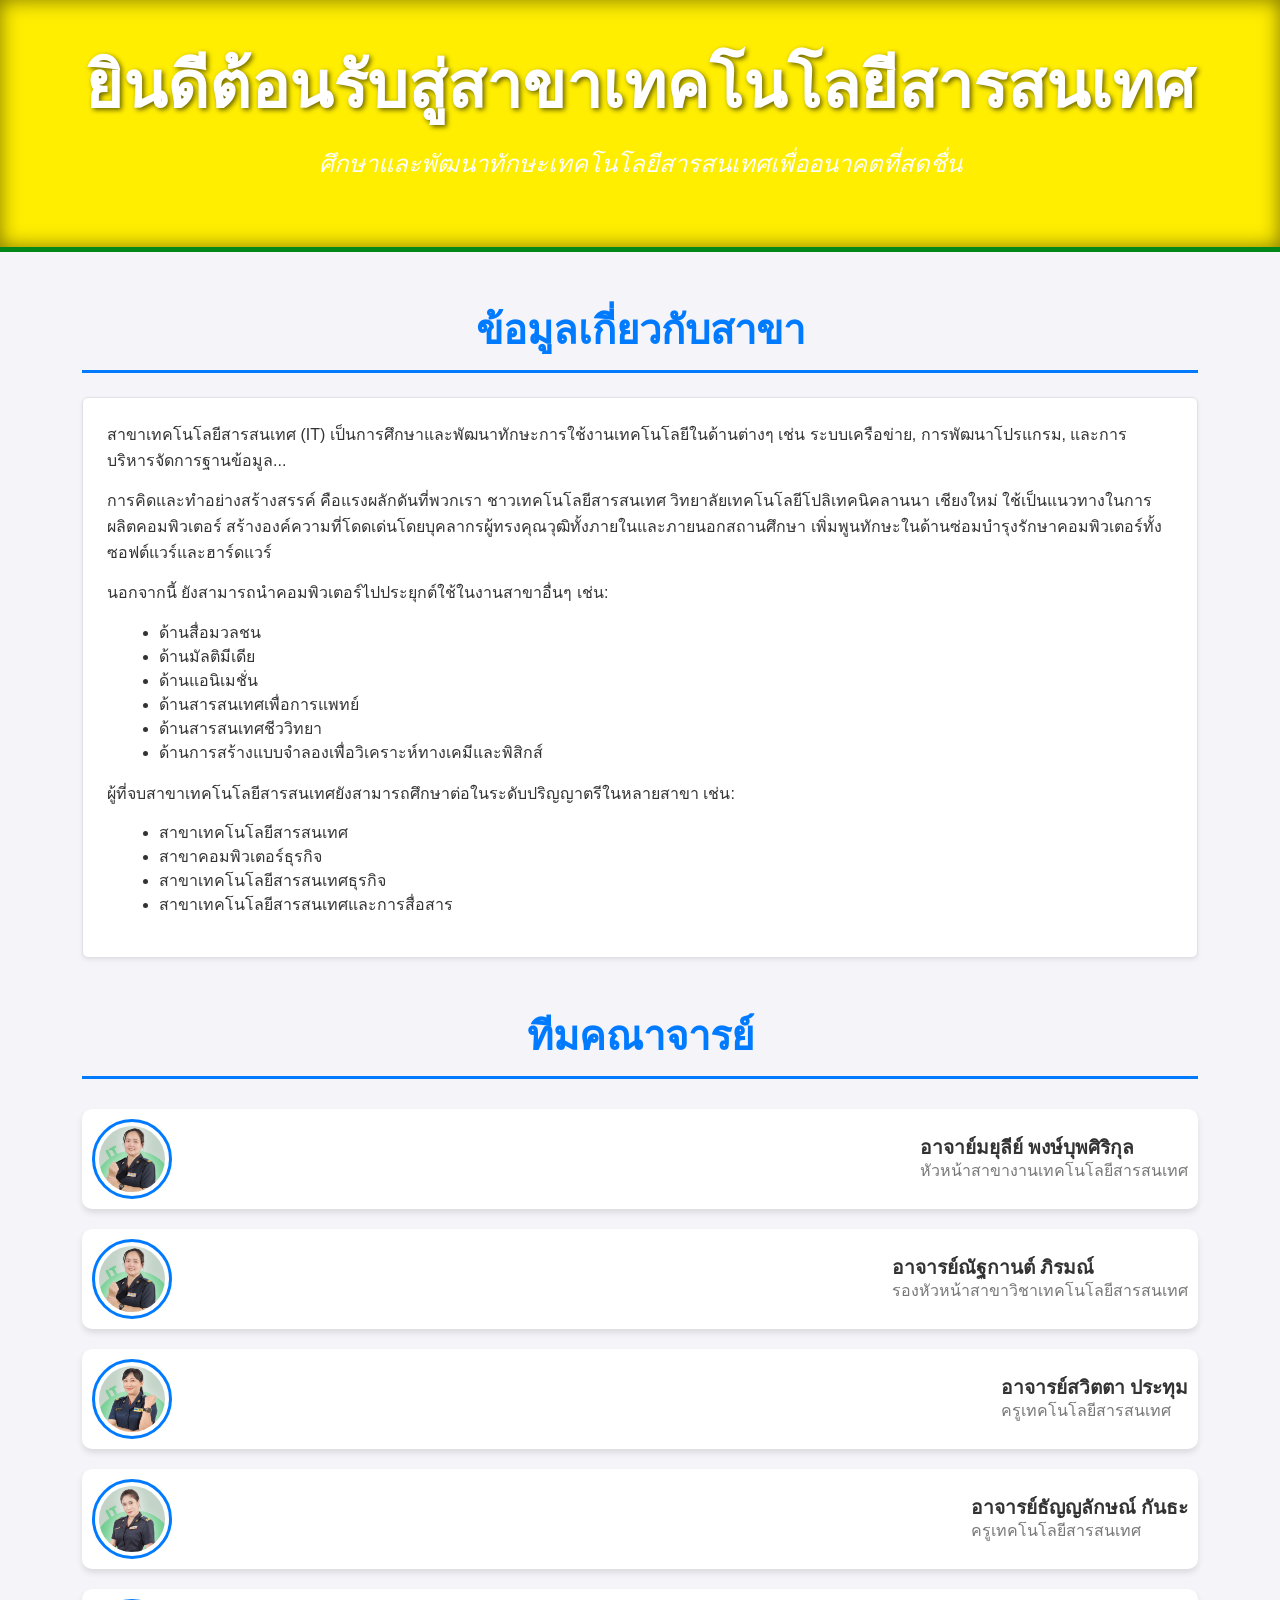
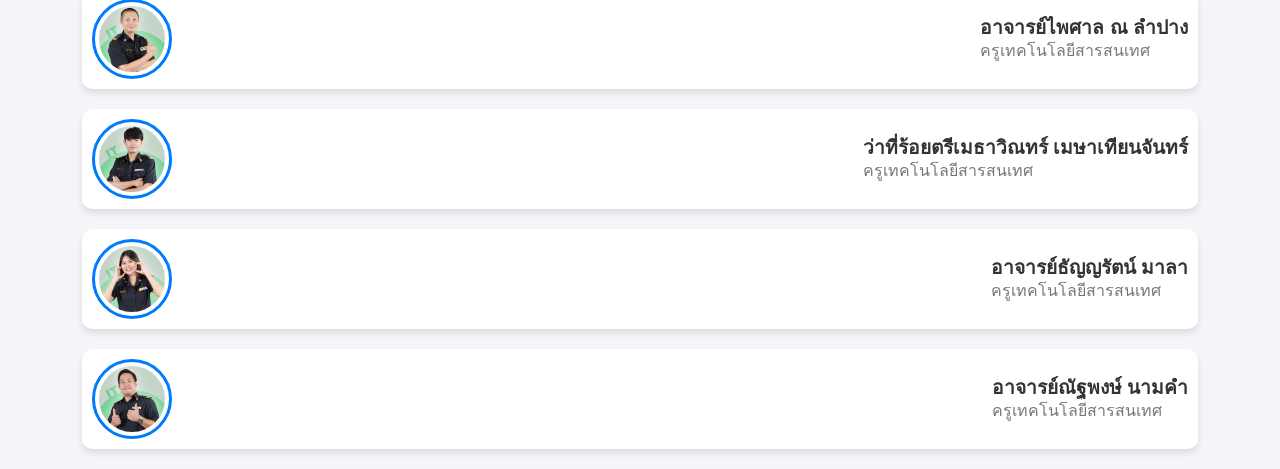
==== index.html @ e576a3c2 "yu yu" ====
<!DOCTYPE html>
<html lang="th">
<head>
    <meta charset="UTF-8">
    <meta name="viewport" content="width=device-width, initial-scale=1.0">
    <meta http-equiv="X-UA-Compatible" content="ie=edge">
    <title>สาขาเทคโนโลยีสารสนเทศ</title>
    
    <link href="https://cdn.jsdelivr.net/npm/bootstrap@5.1.3/dist/css/bootstrap.min.css" rel="stylesheet">
    <link rel="stylesheet" href="bak.css">
    <style>
        /* ปรับให้รูปภาพมีกรอบเล็กๆ */
        .team-member img {
            border-radius: 50%;
            border: 3px solid #007bff; /* กรอบสีน้ำเงิน */
            width: 80px;
            height: 80px;
        }

        /* ปรับการจัดเรียงของสมาชิกในทีมให้ดูดีขึ้น */
        .team-member {
            display: flex;
            align-items: center;
            margin-bottom: 20px;
            padding: 10px;
            background-color: #fff;
            border-radius: 10px;
            box-shadow: 0px 4px 6px rgba(0, 0, 0, 0.1);
            transition: transform 0.3s ease, box-shadow 0.3s ease;
        }

        /* เพิ่มการขยายขนาดปุ่มและเงาเมื่อ hover */
        .back-to-top {
            position: fixed;
            bottom: 20px;
            right: 20px;
            background-color: #007bff;
            color: white;
            border: none;
            padding: 15px;
            border-radius: 50%;
            font-size: 24px;
            cursor: pointer;
            display: none;
            transition: transform 0.3s ease, box-shadow 0.3s ease;
        }

        .back-to-top:hover {
            background-color: #0056b3;
            transform: scale(1.1);  /* ขยายขนาดปุ่ม */
            box-shadow: 0px 4px 6px rgba(0, 0, 0, 0.2);  /* เพิ่มเงา */
        }

        /* ปรับให้แสดงปุ่มกลับไปด้านบนเมื่อเลื่อนลงไป */
        @media (max-width: 768px) {
            .team-member {
                flex-direction: column;
                align-items: center;
                text-align: center;
            }

            .team-member img {
                margin-bottom: 15px;
            }

            .team-info {
                margin-left: 0;
            }
        }
    </style>
</head>
<body>
    <!-- แบนเนอร์ -->
    <div class="banner text-center py-5">
        <h1>ยินดีต้อนรับสู่สาขาเทคโนโลยีสารสนเทศ</h1>
        <p>ศึกษาและพัฒนาทักษะเทคโนโลยีสารสนเทศเพื่ออนาคตที่สดชื่น</p>
    </div>

    <div class="container my-5">
        <div class="section-title mb-4">ข้อมูลเกี่ยวกับสาขา</div>
        <div class="about-department p-4 border rounded shadow-sm">
            <p>
                สาขาเทคโนโลยีสารสนเทศ (IT) เป็นการศึกษาและพัฒนาทักษะการใช้งานเทคโนโลยีในด้านต่างๆ เช่น ระบบเครือข่าย, การพัฒนาโปรแกรม, และการบริหารจัดการฐานข้อมูล...
            </p>
            <p>
                การคิดและทำอย่างสร้างสรรค์ คือแรงผลักดันที่พวกเรา ชาวเทคโนโลยีสารสนเทศ วิทยาลัยเทคโนโลยีโปลิเทคนิคลานนา เชียงใหม่ ใช้เป็นแนวทางในการผลิตคอมพิวเตอร์ สร้างองค์ความที่โดดเด่นโดยบุคลากรผู้ทรงคุณวุฒิทั้งภายในและภายนอกสถานศึกษา เพิ่มพูนทักษะในด้านซ่อมบำรุงรักษาคอมพิวเตอร์ทั้งซอฟต์แวร์และฮาร์ดแวร์
            </p>
            <p>นอกจากนี้ ยังสามารถนำคอมพิวเตอร์ไปประยุกต์ใช้ในงานสาขาอื่นๆ เช่น:</p>
            <ul>
                <li>ด้านสื่อมวลชน</li>
                <li>ด้านมัลติมีเดีย</li>
                <li>ด้านแอนิเมชั่น</li>
                <li>ด้านสารสนเทศเพื่อการแพทย์</li>
                <li>ด้านสารสนเทศชีววิทยา</li>
                <li>ด้านการสร้างแบบจำลองเพื่อวิเคราะห์ทางเคมีและพิสิกส์</li>
            </ul>
            <p>ผู้ที่จบสาขาเทคโนโลยีสารสนเทศยังสามารถศึกษาต่อในระดับปริญญาตรีในหลายสาขา เช่น:</p>
            <ul>
                <li>สาขาเทคโนโลยีสารสนเทศ</li>
                <li>สาขาคอมพิวเตอร์ธุรกิจ</li>
                <li>สาขาเทคโนโลยีสารสนเทศธุรกิจ</li>
                <li>สาขาเทคโนโลยีสารสนเทศและการสื่อสาร</li>
            </ul>
        </div>
    </div>

    <div class="container">
        <div class="section-title">ทีมคณาจารย์</div>
        <div class="team-member">
            <img src="images/2.jpg" class="img-thumbnail">

            <div>
                <h5>อาจาย์มยุลีย์ พงษ์บุพศิริกุล</h5>
                <p>หัวหน้าสาขางานเทคโนโลยีสารสนเทศ</p>
            </div>
        </div>
        <div class="team-member">
            <img src="images/2.jpg" class="img-thumbnail">

            <div>
                <h5>อาจารย์ณัฐกานต์ ภิรมณ์</h5>
                <p>รองหัวหน้าสาขาวิชาเทคโนโลยีสารสนเทศ</p>
            </div>
        </div>
        <div class="team-member">
            <img src="images/3.jpg" class="img-thumbnail">
            <div>
                <h5>อาจารย์สวิตตา ประทุม</h5>
                <p>ครูเทคโนโลยีสารสนเทศ</p>
            </div>
        </div>
        <div class="team-member">
            <img src="images/4.jpg" class="img-thumbnail">
            <div>
                <h5>อาจารย์ธัญญลักษณ์ กันธะ</h5>
                <p>ครูเทคโนโลยีสารสนเทศ</p>
            </div>
        </div>
        <div class="team-member">
            <img src="images/5.jpg" class="img-thumbnail">

            <div>
                <h5>อาจารย์ไพศาล ณ ลำปาง</h5>
                <p>ครูเทคโนโลยีสารสนเทศ</p>
            </div>
        </div>
        <div class="team-member">
            <img src="images/6.jpg" class="img-thumbnail">

            <div>
                <h5>ว่าที่ร้อยตรีเมธาวิณทร์ เมษาเทียนจันทร์</h5>
                <p>ครูเทคโนโลยีสารสนเทศ</p>
            </div>
        </div>
        <div class="team-member">
            <img src="images/7.jpg" class="img-thumbnail">

            <div>
                <h5>อาจารย์ธัญญรัตน์ มาลา</h5>
                <p>ครูเทคโนโลยีสารสนเทศ</p>
            </div>
        </div>
        <div class="team-member">
            <img src="images/8.jpg" class="img-thumbnail">

            <div>
                <h5>อาจารย์ณัฐพงษ์ นามคำ</h5>
                <p>ครูเทคโนโลยีสารสนเทศ</p>
            </div>
        </div>
    </div>
    
        <!-- ปุ่มกลับไปด้านบน -->
        <div class="back-to-top" id="backToTop" onclick="scrollToTop()">↑</div>
    
        <!-- ใช้ JavaScript เพื่อทำ Smooth Scroll และ Back to Top -->
        <script>
            // เลื่อนหน้าไปด้านบน
            window.onscroll = function() {
                let backToTopButton = document.getElementById("backToTop");
                if (document.body.scrollTop > 100 || document.documentElement.scrollTop > 100) {
                    backToTopButton.style.display = "block";
                } else {
                    backToTopButton.style.display = "none";
                }
            };
    
            function scrollToTop() {
                window.scrollTo({ top: 0, behavior: 'smooth' });
            }
        </script>
    
        <!-- JavaScript จาก Bootstrap -->
        <script src="https://cdn.jsdelivr.net/npm/bootstrap@5.1.3/dist/js/bootstrap.bundle.min.js"></script>
    </body>
    </html>
---- bak.css ----
body {
    font-family: 'Arial', sans-serif;
    background-color: #f4f4f9;
    color: #333;
}

.banner {
    background-image: url('banner-image.jpg');
    background-size: cover;
    background-position: center;
    color: white;
    text-align: center;
    padding: 80px;
    box-shadow: inset 0 0 10px rgba(0, 0, 0, 0.6);
}

.banner h1 {
    font-size: 3rem;
    font-weight: bold;
}

.banner p {
    font-size: 1.2rem;
}

.container {
    margin-top: 30px;
}

.section-title {
    font-size: 2rem;
    font-weight: bold;
    color: #007bff;
    border-bottom: 2px solid #007bff;
    padding-bottom: 10px;
    margin-bottom: 20px;
}

/* ปุ่มกลับไปด้านบน */
#backToTop {
    position: fixed;
    bottom: 20px;
    right: 20px;
    background-color: #007bff;
    color: white;
    padding: 10px 15px;
    border-radius: 50%;
    cursor: pointer;
    font-size: 1.5rem;
    display: none;
    transition: background-color 0.3s ease, transform 0.3s ease, box-shadow 0.3s ease;
}

#backToTop:hover {
    background-color: #0056b3;
    transform: scale(1.1);  /* ขยายขนาดปุ่ม */
    box-shadow: 0px 4px 6px rgba(0, 0, 0, 0.2);  /* เพิ่มเงาเมื่อ hover */
}

.back-to-top:hover {
    background-color: #0056b3;
}

.team-member {
    display: flex;
    align-items: center;
    margin-bottom: 20px;
}

.team-member img {
    border-radius: 50%;
    margin-right: 15px;
}

.team-member h5 {
    margin: 0;
    font-size: 1.2rem;
    font-weight: bold;
}

.team-member p {
    margin: 0;
    font-size: 1rem;
    color: #777;
}

.contact-info img {
    margin-top: 10px;
}
.about-department {
background-color: #ffffff; /* พื้นหลังขาว */
border: 2px solid #007bff; /* ขอบสีน้ำเงิน */
padding: 20px; /* ระยะห่างภายในกรอบ */
border-radius: 10px; /* มุมโค้งมน */
box-shadow: 0px 4px 6px rgba(0, 0, 0, 0.1); /* เงาบางๆ */
margin-bottom: 30px; /* ระยะห่างจากเนื้อหาด้านล่าง */
font-size: 1rem; /* ขนาดตัวอักษร */
}

.about-department ul {
list-style-type: disc;
margin-left: 20px;
}

.about-department p {
margin-bottom: 15px;
line-height: 1.6;
}

.about-department strong {
color: #d9ff00;
font-weight: bold;
}
.banner {
background-image: url('banner-image.jpg'); /* เพิ่มรูปภาพพื้นหลัง */
background-size: cover; /* ทำให้ภาพพื้นหลังครอบคลุมพื้นที่ */
background-position: center; /* จัดตำแหน่งของภาพให้ตรงกลาง */
color: white; /* สีข้อความให้เป็นสีขาว */
text-align: center; /* จัดข้อความให้อยู่ตรงกลาง */
padding: 100px 20px; /* เพิ่มระยะห่างจากขอบ */
box-shadow: inset 0 0 20px rgba(0, 0, 0, 0.5); /* เงาภายในเพื่อให้ข้อความเด่นขึ้น */
border-bottom: 5px solid #000000; /* ขอบด้านล่างของแบนเนอร์ */
}

.banner h1 {
font-size: 4rem; /* ขนาดตัวอักษรใหญ่สำหรับหัวข้อ */
font-weight: bold; /* ทำให้ข้อความหนา */
text-shadow: 2px 2px 5px rgba(0, 0, 0, 0.6); /* เพิ่มเงาให้กับข้อความ */
margin-bottom: 20px; /* เว้นระยะห่างจากข้อความด้านล่าง */
}

.banner p {
font-size: 1.5rem; /* ขนาดตัวอักษรสำหรับข้อความรอง */
line-height: 1.6; /* เว้นบรรทัดให้ข้อความดูโปร่ง */
font-style: italic; /* ทำให้ข้อความเป็นตัวเอียง */
}
.banner {
background-color: #ffee00; /* พื้นหลังเป็นสีฟ้า */
color: white; /* สีข้อความเป็นขาว */
text-align: center; /* จัดข้อความให้อยู่ตรงกลาง */
padding: 100px 20px; /* เพิ่มระยะห่างจากขอบ */
box-shadow: inset 0 0 20px rgba(0, 0, 0, 0.5); /* เพิ่มเงาภายใน */
border-bottom: 5px solid #028818; /* ขอบด้านล่างที่มีสีเข้ม */
}

.banner h1 {
font-size: 4rem; /* ขนาดตัวอักษรสำหรับหัวข้อ */
font-weight: bold; /* ทำให้ข้อความหนา */
text-shadow: 2px 2px 5px rgba(0, 0, 0, 0.6); /* เพิ่มเงาให้กับข้อความ */
margin-bottom: 20px; /* เว้นระยะห่างจากข้อความด้านล่าง */
}

.banner p {
font-size: 1.5rem; /* ขนาดตัวอักษรสำหรับข้อความรอง */
line-height: 1.6; /* เพิ่มระยะห่างระหว่างบรรทัด */
font-style: italic; /* ทำให้ข้อความเป็นตัวเอียง */
}
.container {
    margin-top: 30px;
}

.section-title {
    font-size: 2.5rem;
    font-weight: bold;
    color: #007bff;
    text-align: center;
    margin-bottom: 40px;
    border-bottom: 3px solid #007bff;
    padding-bottom: 10px;
}

.team-member {
    display: flex;
    align-items: center;
    justify-content: space-between;
    margin-bottom: 30px;
    padding: 15px;
    background-color: #ffffff;
    border-radius: 10px;
    box-shadow: 0 4px 8px rgba(0, 0, 0, 0.1);
    transition: transform 0.3s ease, box-shadow 0.3s ease;
}

.team-member:hover {
    transform: translateY(-5px); /* เลื่อนขึ้นเมื่อ hover */
    box-shadow: 0 6px 5px rgba(0, 0, 0, 0.15);
}

.team-member img {
    border-radius: 50%;
    width: 100px;
    height: 100px;
    object-fit: cover;
    border: 3px solid #007bff;
}

.team-info {
    flex: 1;
    margin-left: 20px;
}

.team-info h5 {
    font-size: 1.3rem;
    font-weight: bold;
    color: #333;
    margin-bottom: 10px;
}

.team-info p {
    font-size: 1rem;
    color: #777;
    line-height: 1.5;
}

@media (max-width: 768px) {
    .team-member {
        flex-direction: column;
        align-items: center;
        text-align: center;
    }

    .team-member img {
        margin-bottom: 15px;
    }

    .team-info {
        margin-left: 0;
    }
}
.contact-info {
    background-color: #f8f9fa; /* พื้นหลังสีอ่อน */
    padding: 40px;
    border-radius: 10px;
    box-shadow: 0 4px 8px rgba(0, 0, 0, 0.1);
    margin-top: 30px;
    text-align: center;
}

.section-title {
    font-size: 2.5rem;
    font-weight: bold;
    color: #007bff;
    margin-bottom: 30px;
    border-bottom: 3px solid #007bff;
    padding-bottom: 10px;
}

.contact-info p {
    font-size: 1.2rem;
    color: #333;
    margin-bottom: 15px;
    line-height: 1.6;
}

.contact-icons {
    display: flex;
    justify-content: center;
    gap: 20px;
    margin-bottom: 30px;
}

.contact-icon {
    text-decoration: none;
    color: #007bff;
    font-size: 1.3rem;
    display: flex;
    align-items: center;
    gap: 8px;
    transition: color 0.3s ease;
}

.contact-icon:hover {
    color: #0056b3;
}

.contact-icon i {
    font-size: 1.7rem;
}

.qr-code {
    border-radius: 10px;
    box-shadow: 0 4px 8px rgba(0, 0, 0, 0.1);
    margin-top: 20px;
}

@media (max-width: 768px) {
    .contact-info {
        padding: 20px;
    }

    .contact-icons {
        flex-direction: column;
        gap: 15px;
    }

    .contact-icon {
        font-size: 1.2rem;
    }

    .qr-code {
        width: 80px;
    }
}
#backToTop {
    position: fixed;
    bottom: 20px;
    right: 20px;
    background-color: #007bff;
    color: white;
    border: none;
    padding: 10px 15px;
    border-radius: 5px;
    cursor: pointer;
    font-size: 18px;
    display: none;
}
#backToTop:hover {
    background-color: #0056b3;
}
.team-member img {
    border-radius: 50%;  /* ทำให้เป็นวงกลม */
    width: 80px;  /* ขนาด 80px */
    height: 80px;  /* ขนาด 80px */
    object-fit: cover;  /* ให้รูปภาพครอบเต็มพื้นที่ */
}
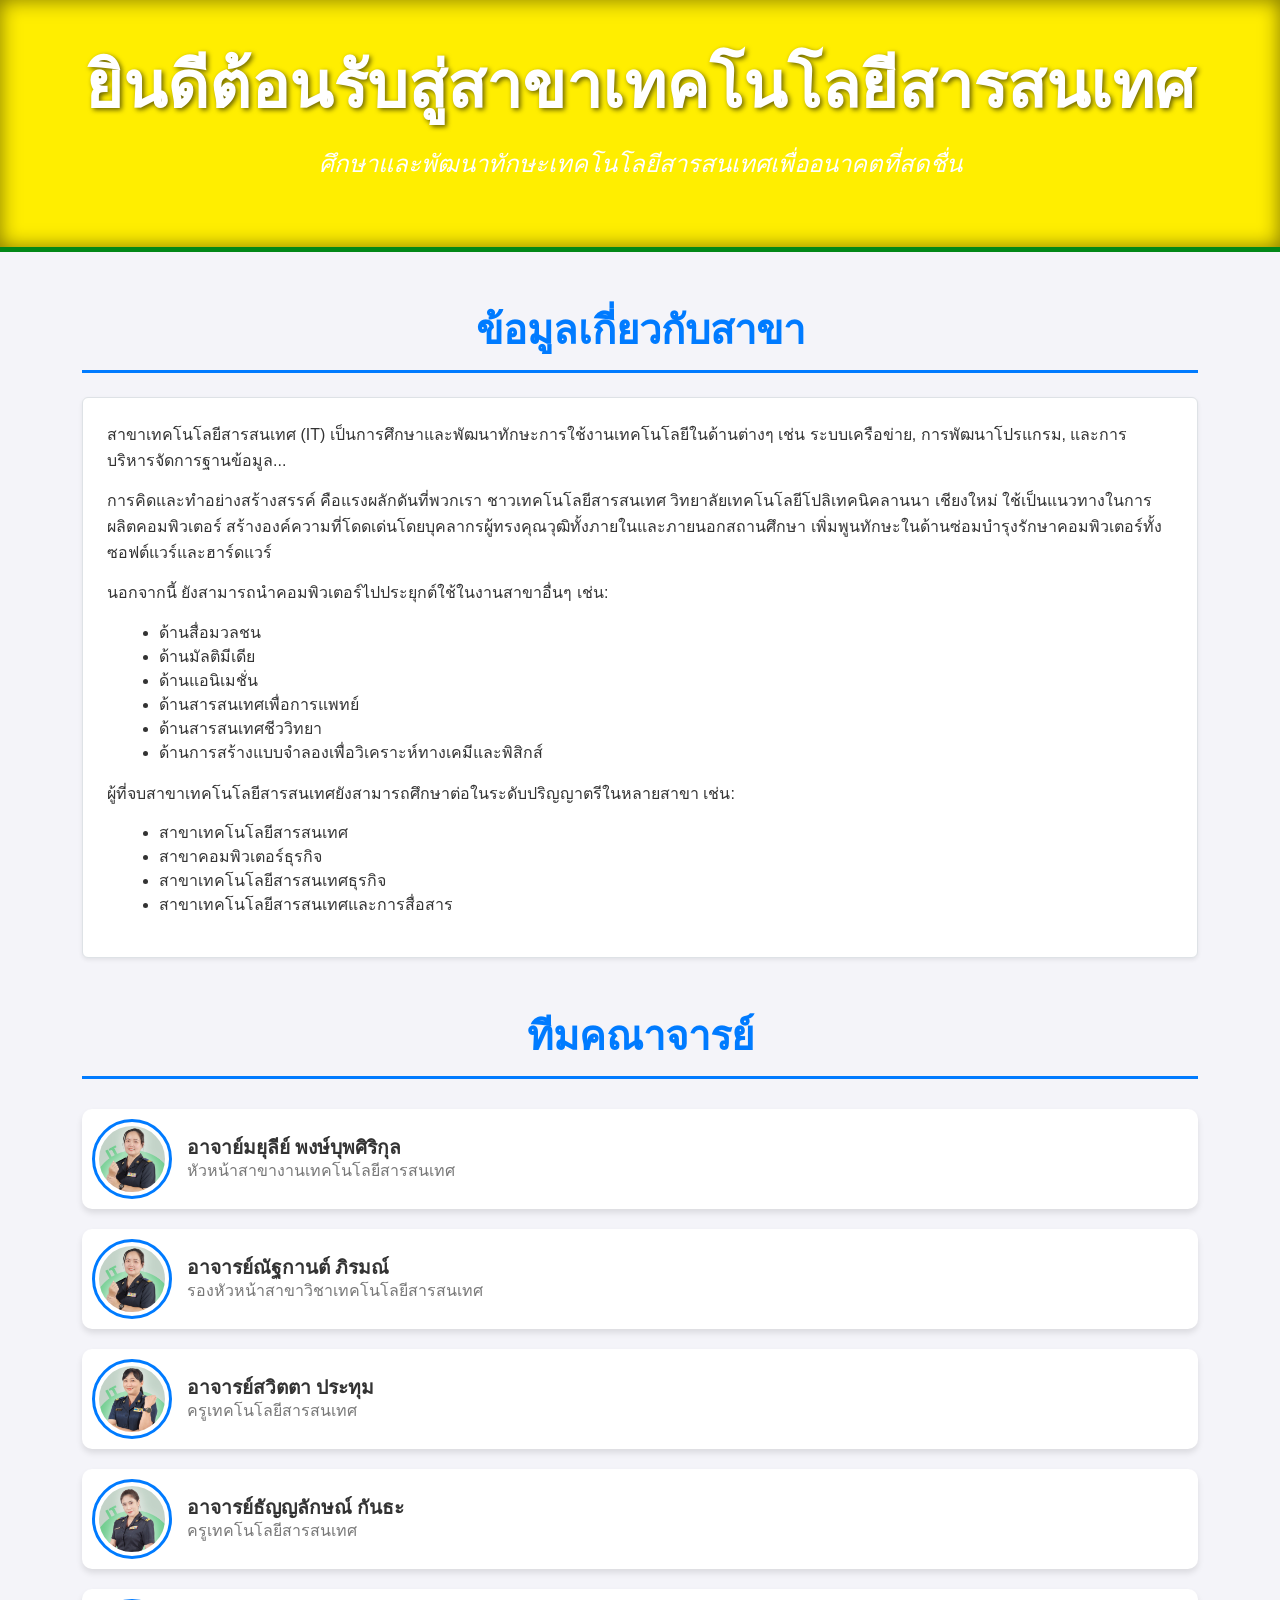
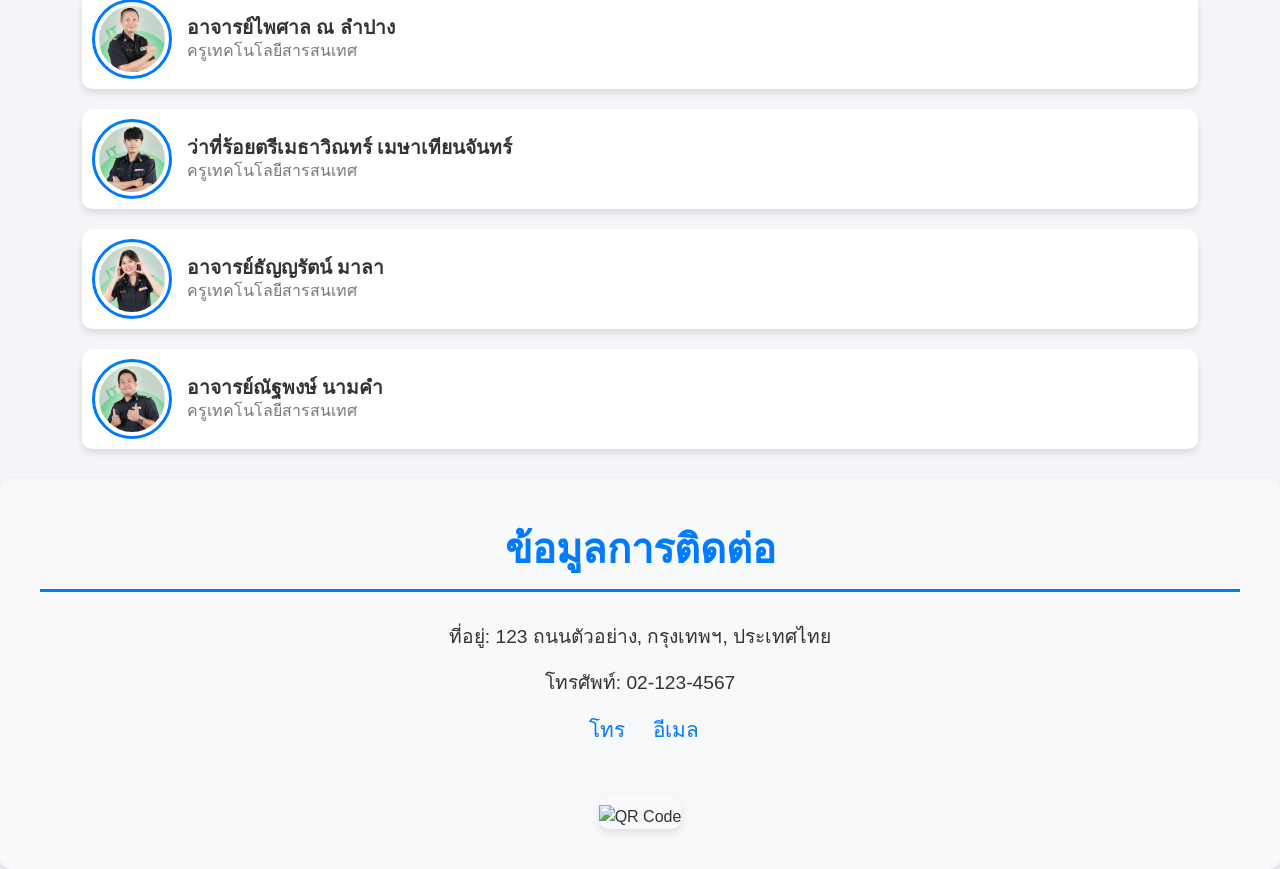
==== commit 0021f29b: "rtr rtr" ====
--- a/index.html
+++ b/index.html
@@ -189,6 +189,24 @@
                 window.scrollTo({ top: 0, behavior: 'smooth' });
             }
         </script>
+
+        <div class="contact-info">
+            <div class="section-title">ข้อมูลการติดต่อ</div>
+            <p>ที่อยู่: 123 ถนนตัวอย่าง, กรุงเทพฯ, ประเทศไทย</p>
+            <p>โทรศัพท์: 02-123-4567</p>
+            <div class="contact-icons">
+                <a href="tel:021234567" class="contact-icon">
+                    <i class="fas fa-phone"></i> โทร
+                </a>
+                <a href="mailto:example@example.com" class="contact-icon">
+                    <i class="fas fa-envelope"></i> อีเมล
+                </a>
+            </div>
+            <div class="qr-code">
+                <img src="qr-code.png" alt="QR Code" />
+            </div>
+        </div>
+        
     
         <!-- JavaScript จาก Bootstrap -->
         <script src="https://cdn.jsdelivr.net/npm/bootstrap@5.1.3/dist/js/bootstrap.bundle.min.js"></script>
--- a/bak.css
+++ b/bak.css
@@ -169,17 +169,13 @@
     padding-bottom: 10px;
 }
 
-.team-member {
-    display: flex;
-    align-items: center;
-    justify-content: space-between;
-    margin-bottom: 30px;
-    padding: 15px;
-    background-color: #ffffff;
-    border-radius: 10px;
-    box-shadow: 0 4px 8px rgba(0, 0, 0, 0.1);
-    transition: transform 0.3s ease, box-shadow 0.3s ease;
-}
+.team-member img {
+    border-radius: 100%;  /* ทำให้เป็นวงกลม */
+    width: 100px;  /* ขนาด 120px (หรือที่คุณต้องการ) */
+    height: 100px;  /* ขนาด 120px (หรือที่คุณต้องการ) */
+    object-fit: cover;  /* ให้รูปภาพครอบเต็มพื้นที่ */
+}
+
 
 .team-member:hover {
     transform: translateY(-5px); /* เลื่อนขึ้นเมื่อ hover */
@@ -318,8 +314,96 @@
     background-color: #0056b3;
 }
 .team-member img {
-    border-radius: 50%;  /* ทำให้เป็นวงกลม */
-    width: 80px;  /* ขนาด 80px */
-    height: 80px;  /* ขนาด 80px */
+    border-radius: 100%;  /* ทำให้เป็นวงกลม */
+    width: 100px;  /* ขนาด 80px */
+    height: 100px;  /* ขนาด 80px */
     object-fit: cover;  /* ให้รูปภาพครอบเต็มพื้นที่ */
 }
+@media (max-width: 768px) {
+    .team-member {
+        flex-direction: column;
+        align-items: center;
+        text-align: center;
+    }
+
+    .team-member img {
+        margin-bottom: 15px;
+    }
+
+    .team-info {
+        margin-left: 0;
+    }
+}
+.contact-info {
+    background-color: #f8f9fa; /* พื้นหลังสีอ่อน */
+    padding: 40px;
+    border-radius: 10px;
+    box-shadow: 0 4px 8px rgba(0, 0, 0, 0.1);
+    margin-top: 30px;
+    text-align: center;
+}
+
+.contact-info p {
+    font-size: 1.2rem;
+    color: #333;
+    margin-bottom: 15px;
+    line-height: 1.6;
+}
+
+.contact-icons {
+    display: flex;
+    justify-content: center;
+    gap: 20px;
+    margin-bottom: 30px;
+}
+
+.contact-icon {
+    text-decoration: none;
+    color: #007bff;
+    font-size: 1.3rem;
+    display: flex;
+    align-items: center;
+    gap: 8px;
+    transition: color 0.3s ease;
+}
+
+.contact-icon:hover {
+    color: #0056b3;
+}
+
+.contact-icon i {
+    font-size: 1.7rem;
+}
+
+.qr-code {
+    border-radius: 10px;
+    box-shadow: 0 4px 8px rgba(0, 0, 0, 0.1);
+    margin-top: 20px;
+    display: inline-block;
+}
+
+.qr-code img {
+    width: 150px;
+    height: 150px;
+    object-fit: cover;
+}
+
+@media (max-width: 768px) {
+    .contact-info {
+        padding: 20px;
+    }
+
+    .contact-icons {
+        flex-direction: column;
+        gap: 15px;
+    }
+
+    .contact-icon {
+        font-size: 1.2rem;
+    }
+
+    .qr-code img {
+        width: 120px;
+        height: 120px;
+    }
+}
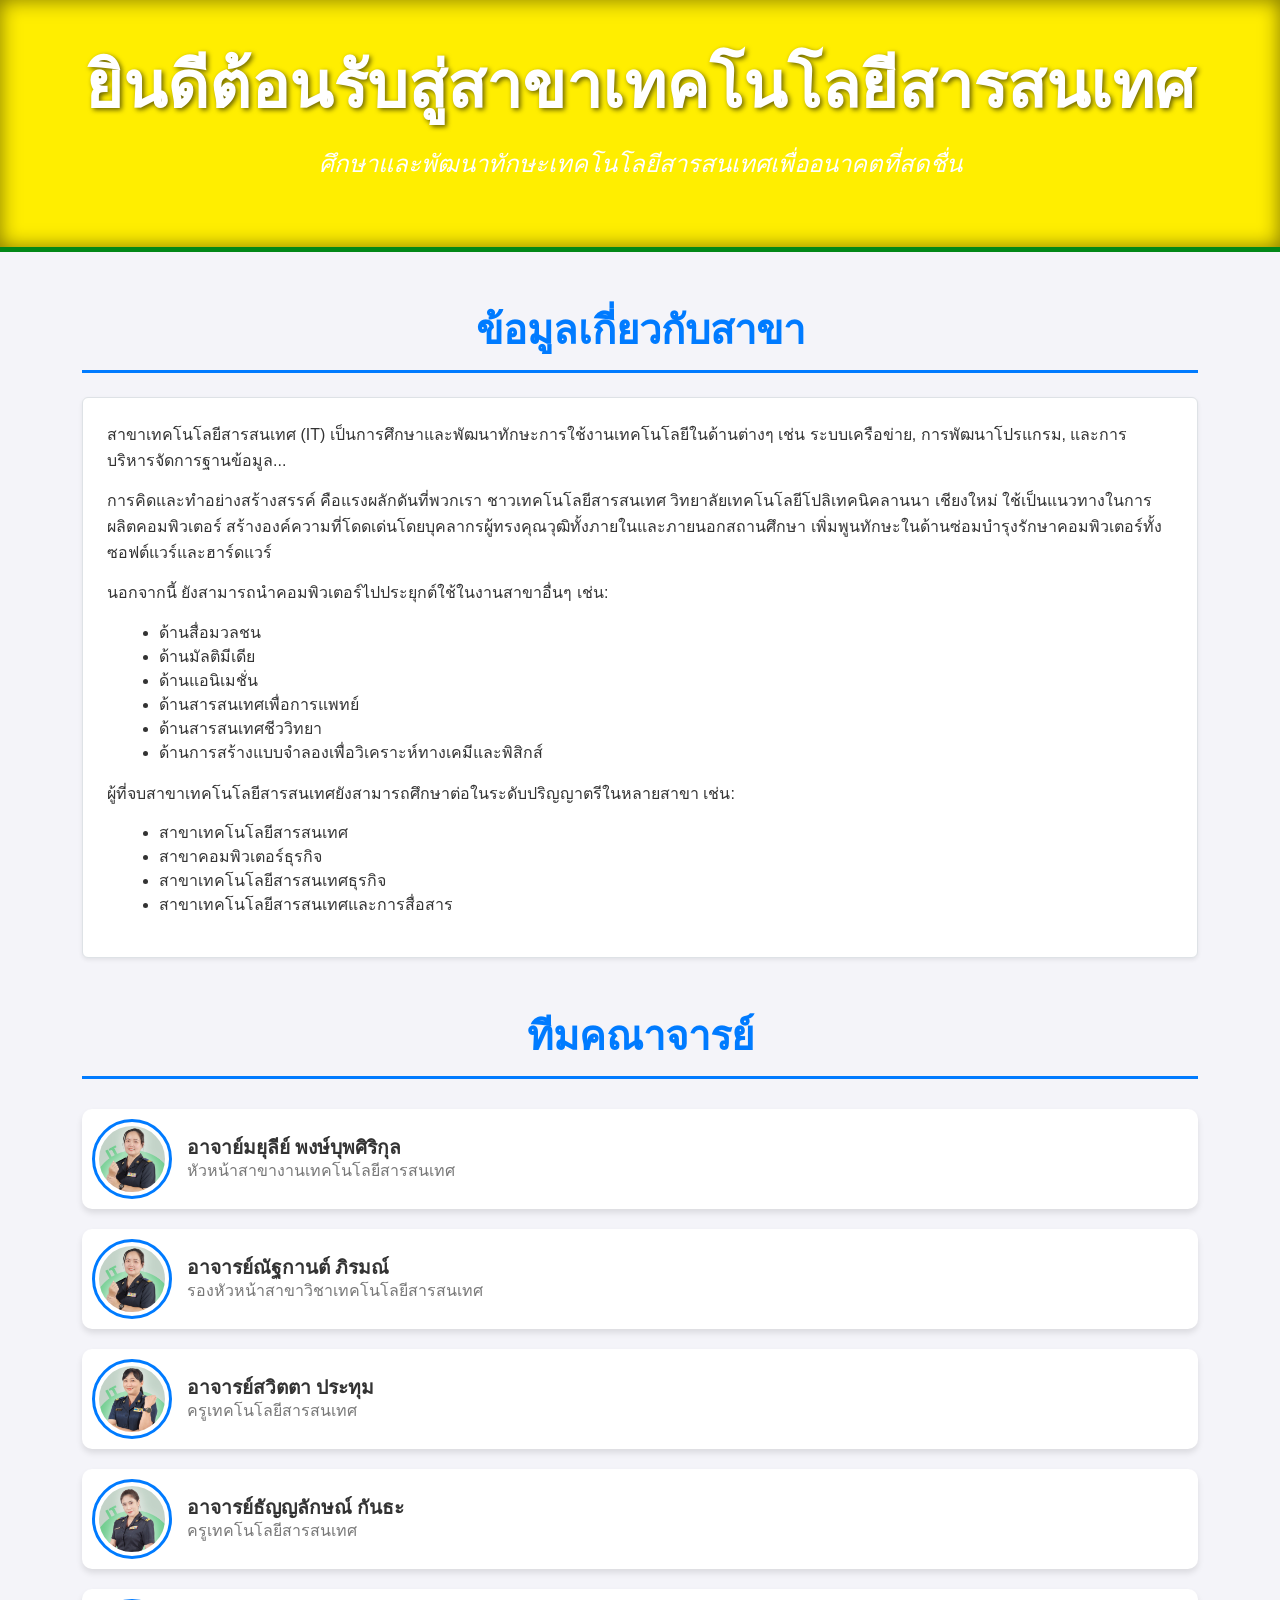
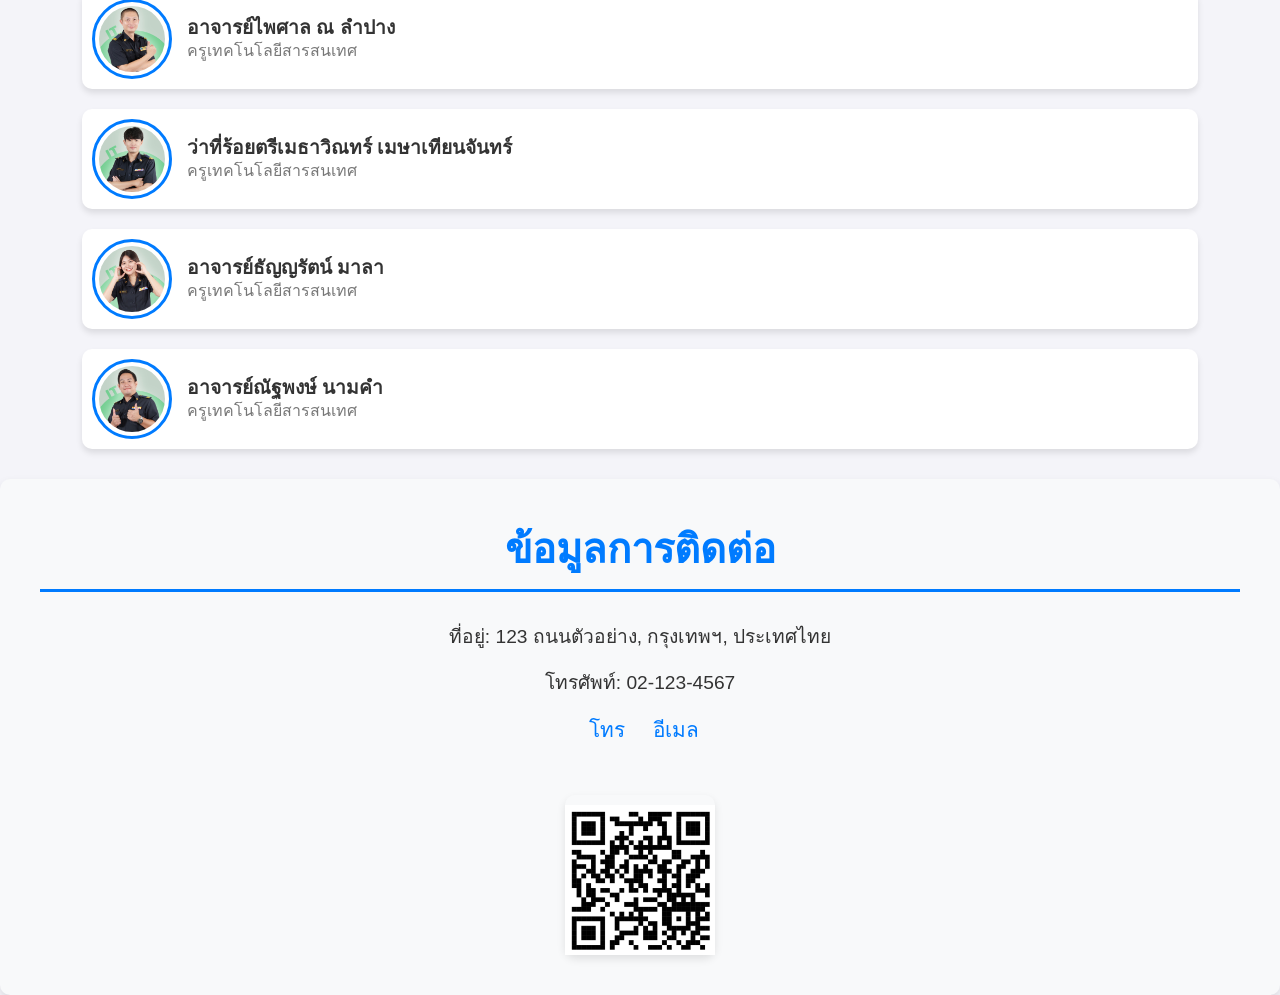
==== commit 4c61d402: "gtr trtr" ====
--- a/index.html
+++ b/index.html
@@ -203,7 +203,7 @@
                 </a>
             </div>
             <div class="qr-code">
-                <img src="qr-code.png" alt="QR Code" />
+                <img src="images/lannapoly.png" alt="QR Code" />
             </div>
         </div>
         
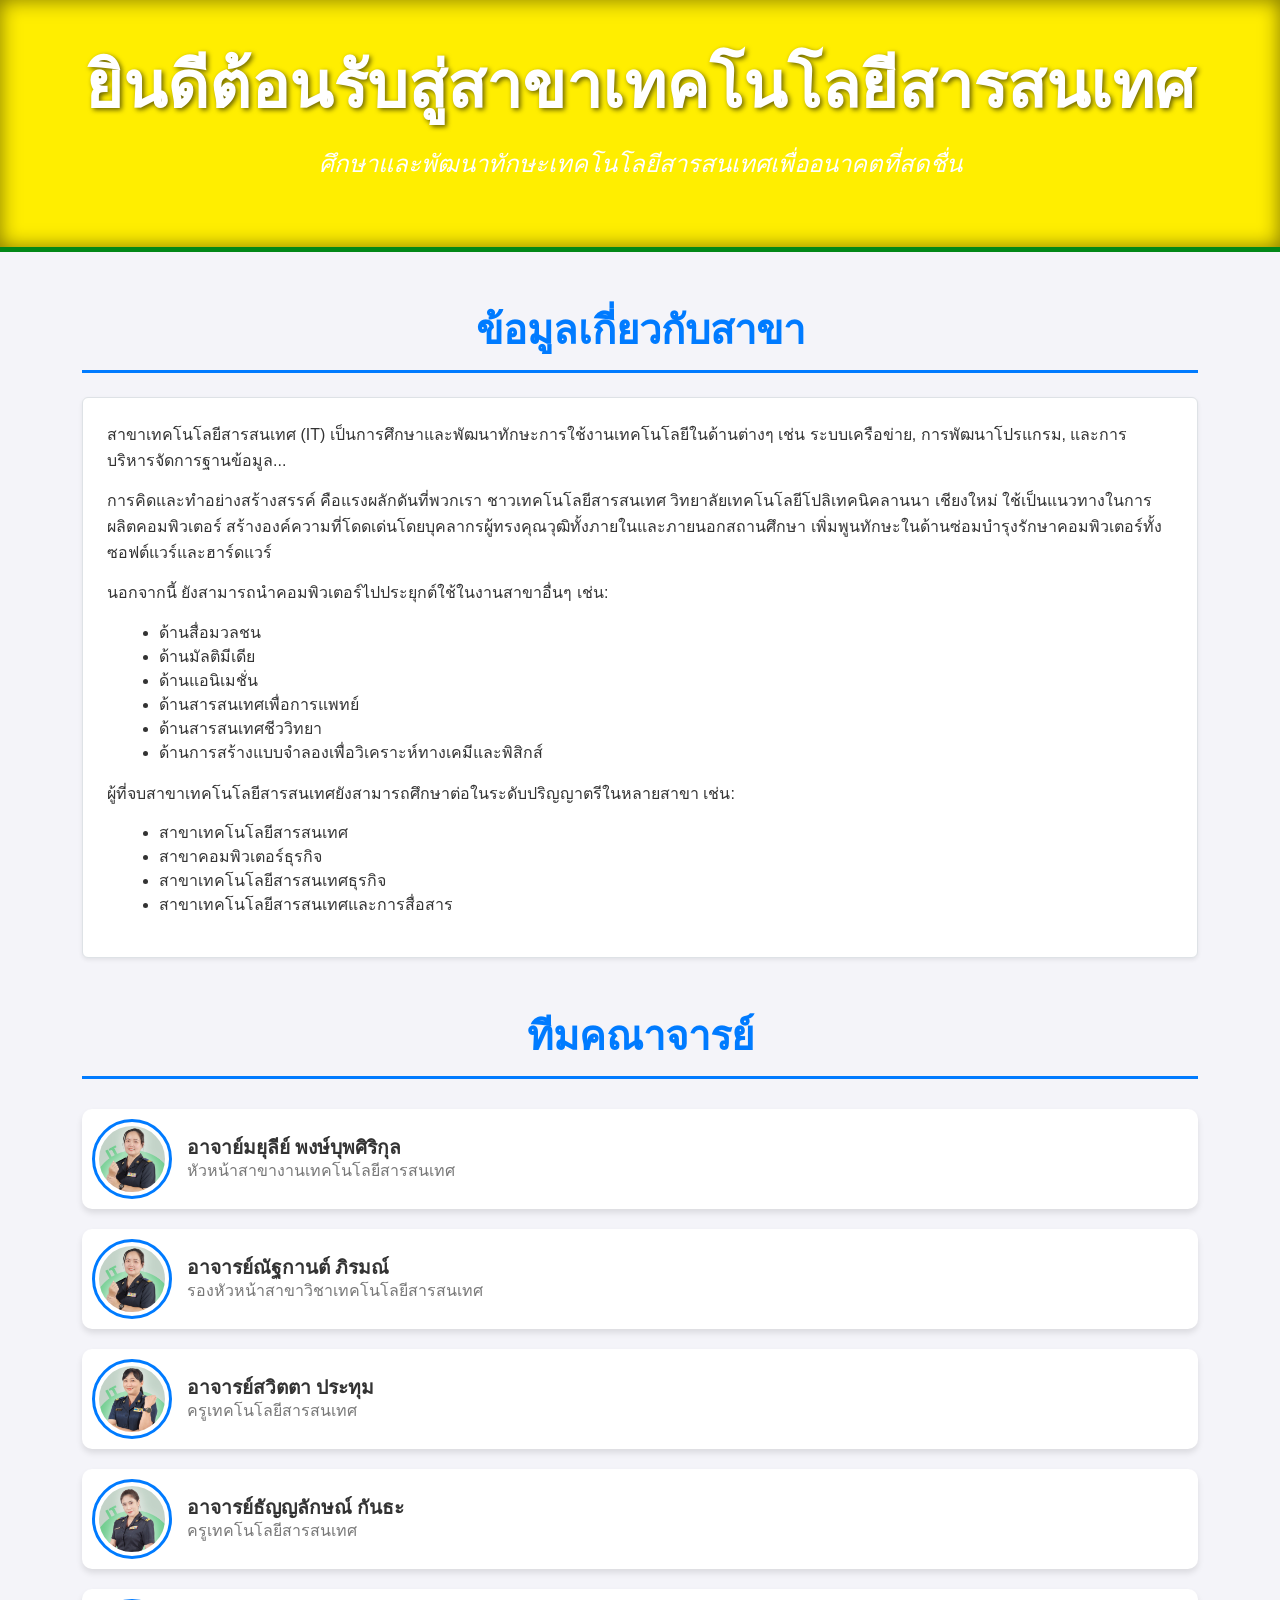
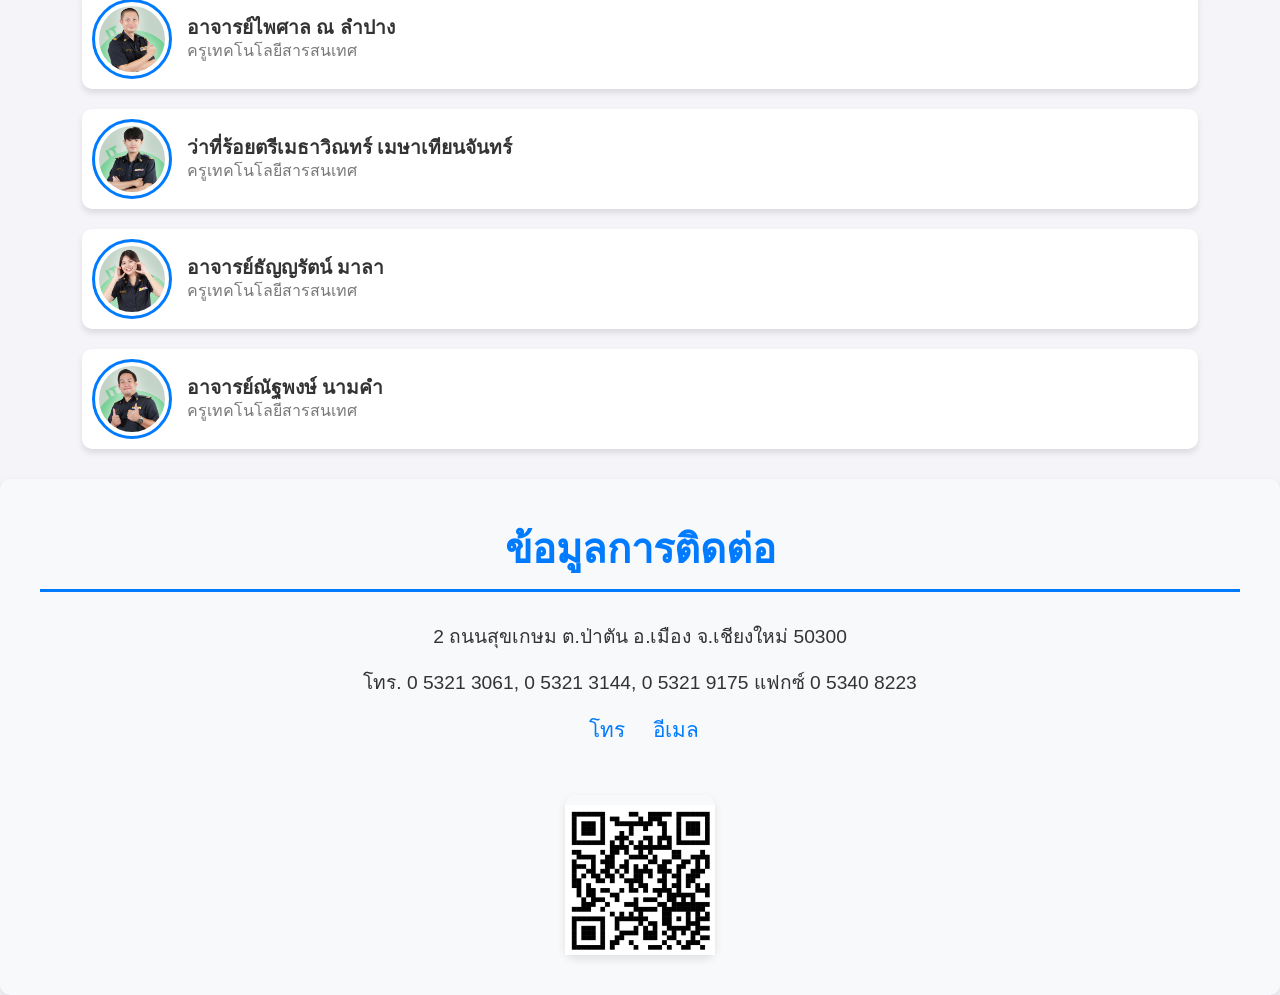
==== commit 53de4ec0: "dfd assads" ====
--- a/index.html
+++ b/index.html
@@ -192,13 +192,13 @@
 
         <div class="contact-info">
             <div class="section-title">ข้อมูลการติดต่อ</div>
-            <p>ที่อยู่: 123 ถนนตัวอย่าง, กรุงเทพฯ, ประเทศไทย</p>
-            <p>โทรศัพท์: 02-123-4567</p>
+            <p>2 ถนนสุขเกษม ต.ป่าตัน อ.เมือง จ.เชียงใหม่ 50300</p>
+            <p>โทร. 0 5321 3061, 0 5321 3144, 0 5321 9175 แฟกซ์ 0 5340 8223</p>
             <div class="contact-icons">
-                <a href="tel:021234567" class="contact-icon">
+                <a href="tel:053 213 061" class="contact-icon">
                     <i class="fas fa-phone"></i> โทร
                 </a>
-                <a href="mailto:example@example.com" class="contact-icon">
+                <a href="lannapoly@lannapoly.ac.th" class="contact-icon">
                     <i class="fas fa-envelope"></i> อีเมล
                 </a>
             </div>
--- a/bak.css
+++ b/bak.css
@@ -407,3 +407,76 @@
         height: 120px;
     }
 }
+.contact-info {
+    background-color: #f8f9fa; /* พื้นหลังสีอ่อน */
+    padding: 40px;
+    border-radius: 10px;
+    box-shadow: 0 4px 8px rgba(0, 0, 0, 0.1);
+    margin-top: 30px;
+    text-align: center;
+}
+
+.contact-info p {
+    font-size: 1.2rem;
+    color: #333;
+    margin-bottom: 15px;
+    line-height: 1.6;
+}
+
+.contact-icons {
+    display: flex;
+    justify-content: center;
+    gap: 20px;
+    margin-bottom: 30px;
+}
+
+.contact-icon {
+    text-decoration: none;
+    color: #007bff;
+    font-size: 1.3rem;
+    display: flex;
+    align-items: center;
+    gap: 8px;
+    transition: color 0.3s ease;
+}
+
+.contact-icon:hover {
+    color: #0056b3;
+}
+
+.contact-icon i {
+    font-size: 1.7rem;
+}
+
+.qr-code {
+    border-radius: 10px;
+    box-shadow: 0 4px 8px rgba(0, 0, 0, 0.1);
+    margin-top: 20px;
+    display: inline-block;
+}
+
+.qr-code img {
+    width: 150px;
+    height: 150px;
+    object-fit: cover;
+}
+
+@media (max-width: 768px) {
+    .contact-info {
+        padding: 20px;
+    }
+
+    .contact-icons {
+        flex-direction: column;
+        gap: 15px;
+    }
+
+    .contact-icon {
+        font-size: 1.2rem;
+    }
+
+    .qr-code img {
+        width: 120px;
+        height: 120px;
+    }
+}
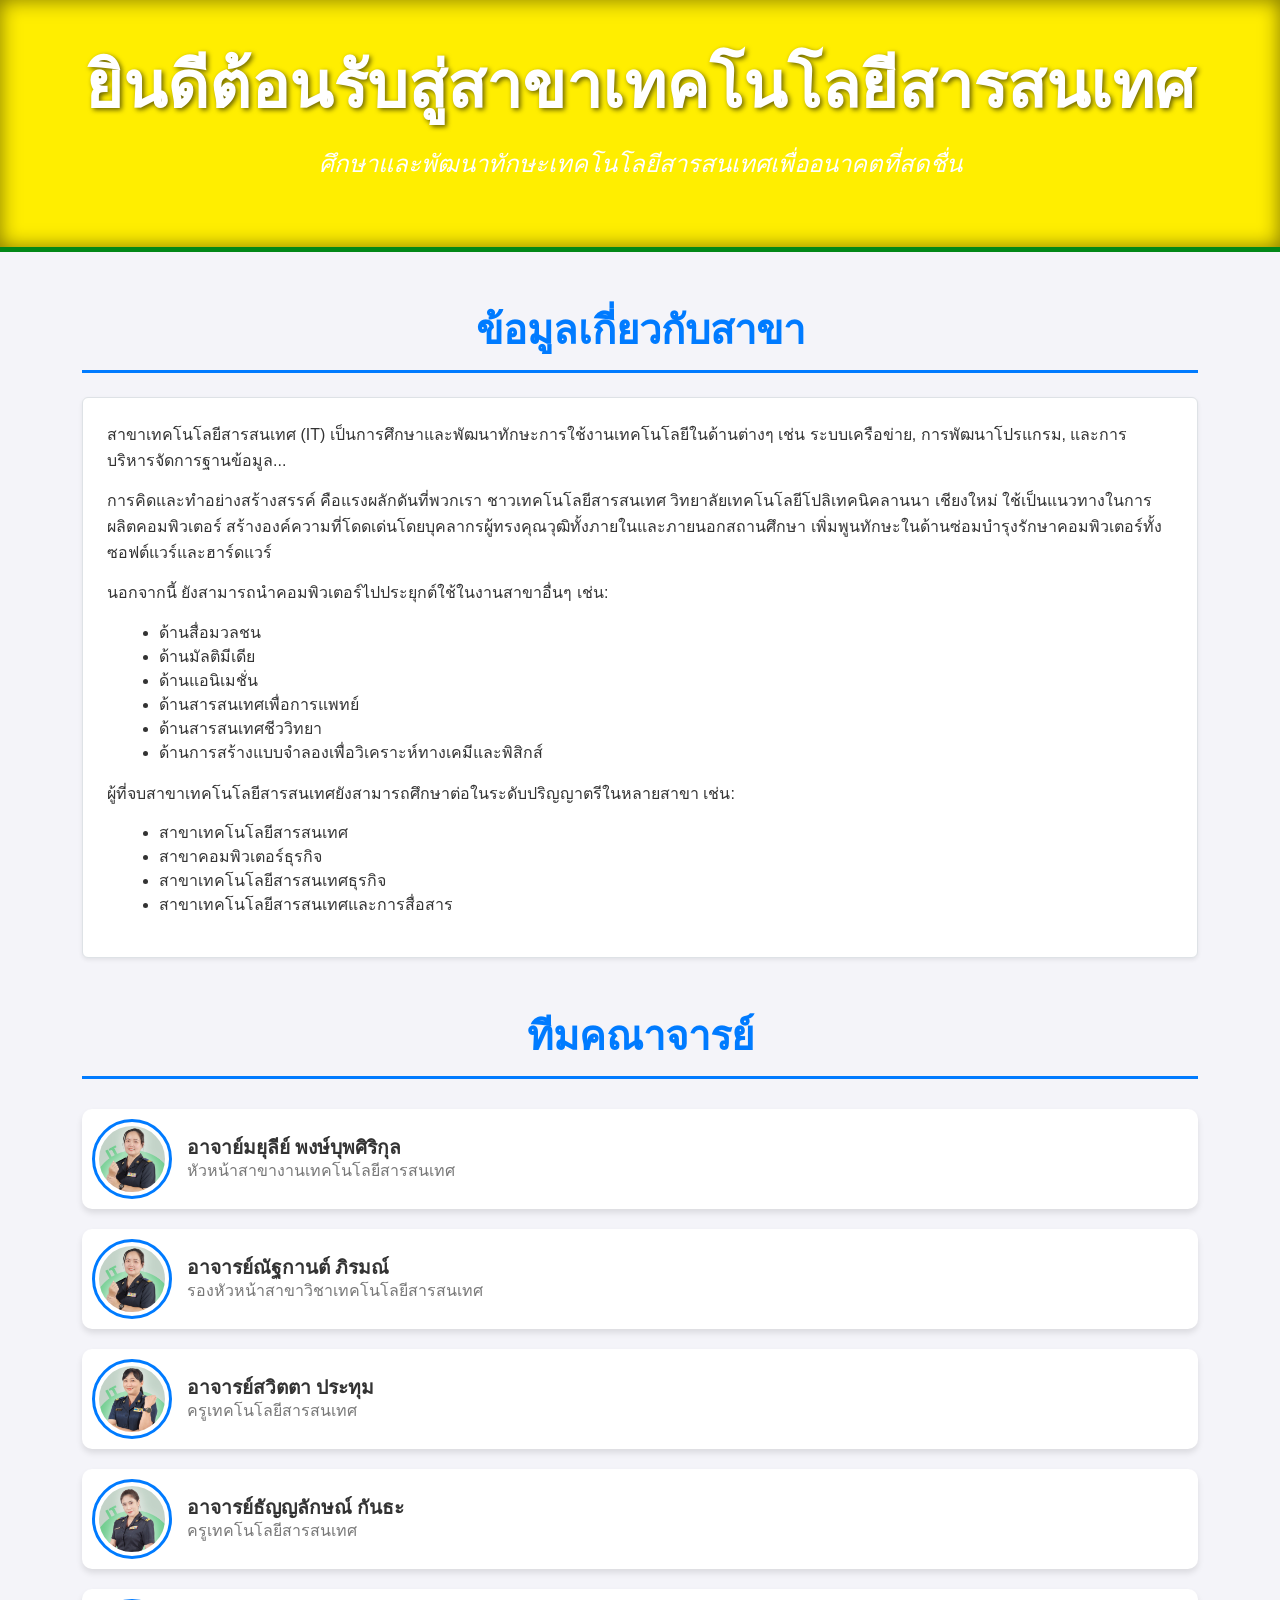
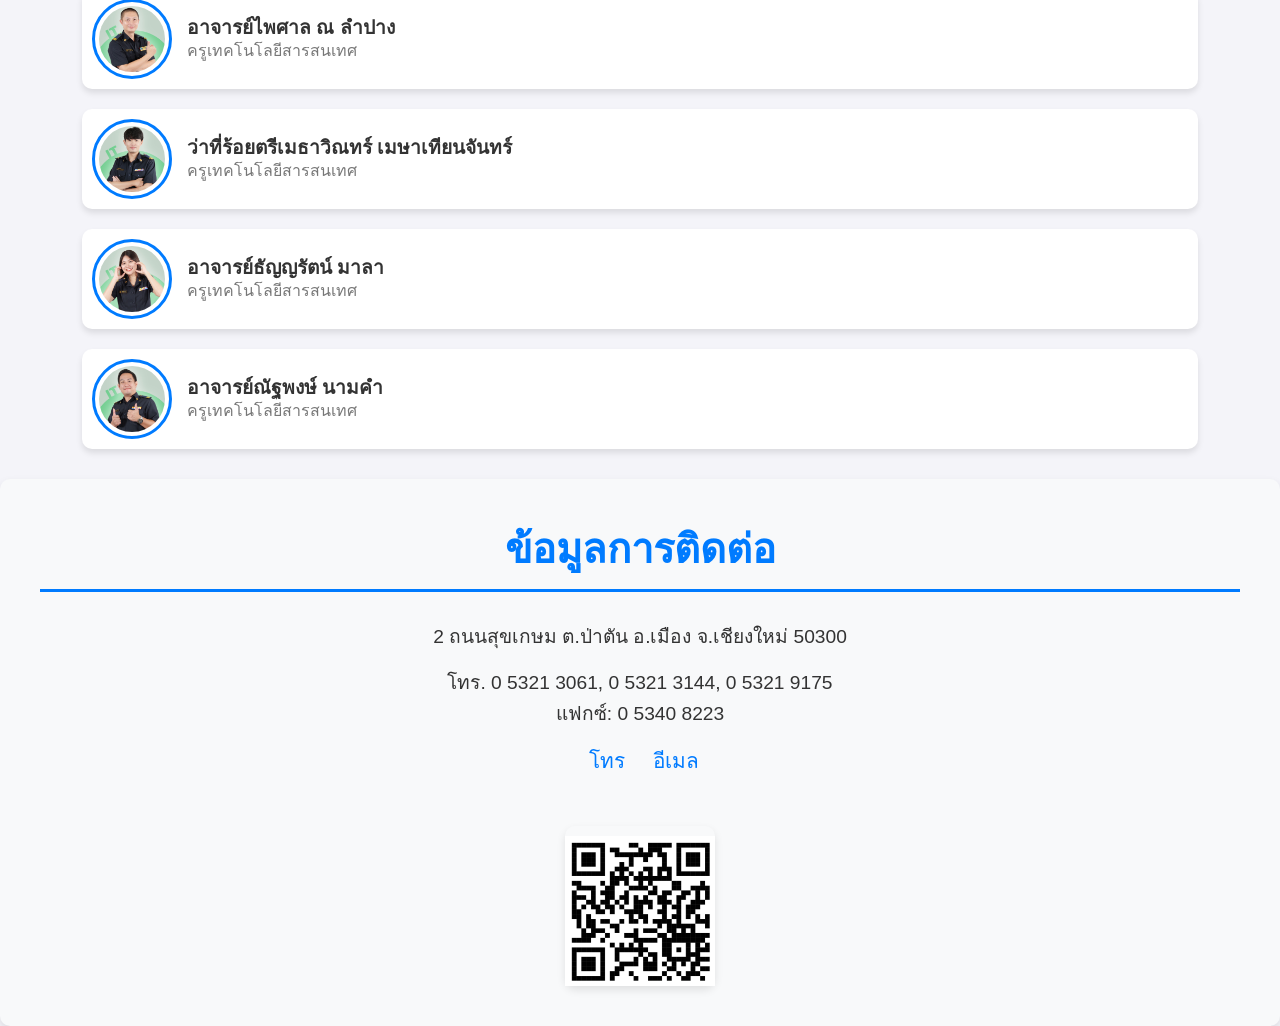
==== commit 3f274608: "่dsfsd dfd" ====
--- a/index.html
+++ b/index.html
@@ -193,12 +193,12 @@
         <div class="contact-info">
             <div class="section-title">ข้อมูลการติดต่อ</div>
             <p>2 ถนนสุขเกษม ต.ป่าตัน อ.เมือง จ.เชียงใหม่ 50300</p>
-            <p>โทร. 0 5321 3061, 0 5321 3144, 0 5321 9175 แฟกซ์ 0 5340 8223</p>
+            <p>โทร. 0 5321 3061, 0 5321 3144, 0 5321 9175 <br> แฟกซ์: 0 5340 8223</p>
             <div class="contact-icons">
-                <a href="tel:053 213 061" class="contact-icon">
+                <a href="tel:053213061" class="contact-icon">
                     <i class="fas fa-phone"></i> โทร
                 </a>
-                <a href="lannapoly@lannapoly.ac.th" class="contact-icon">
+                <a href="mailto:lannapoly@lannapoly.ac.th" class="contact-icon">
                     <i class="fas fa-envelope"></i> อีเมล
                 </a>
             </div>
@@ -206,6 +206,7 @@
                 <img src="images/lannapoly.png" alt="QR Code" />
             </div>
         </div>
+        
         
     
         <!-- JavaScript จาก Bootstrap -->
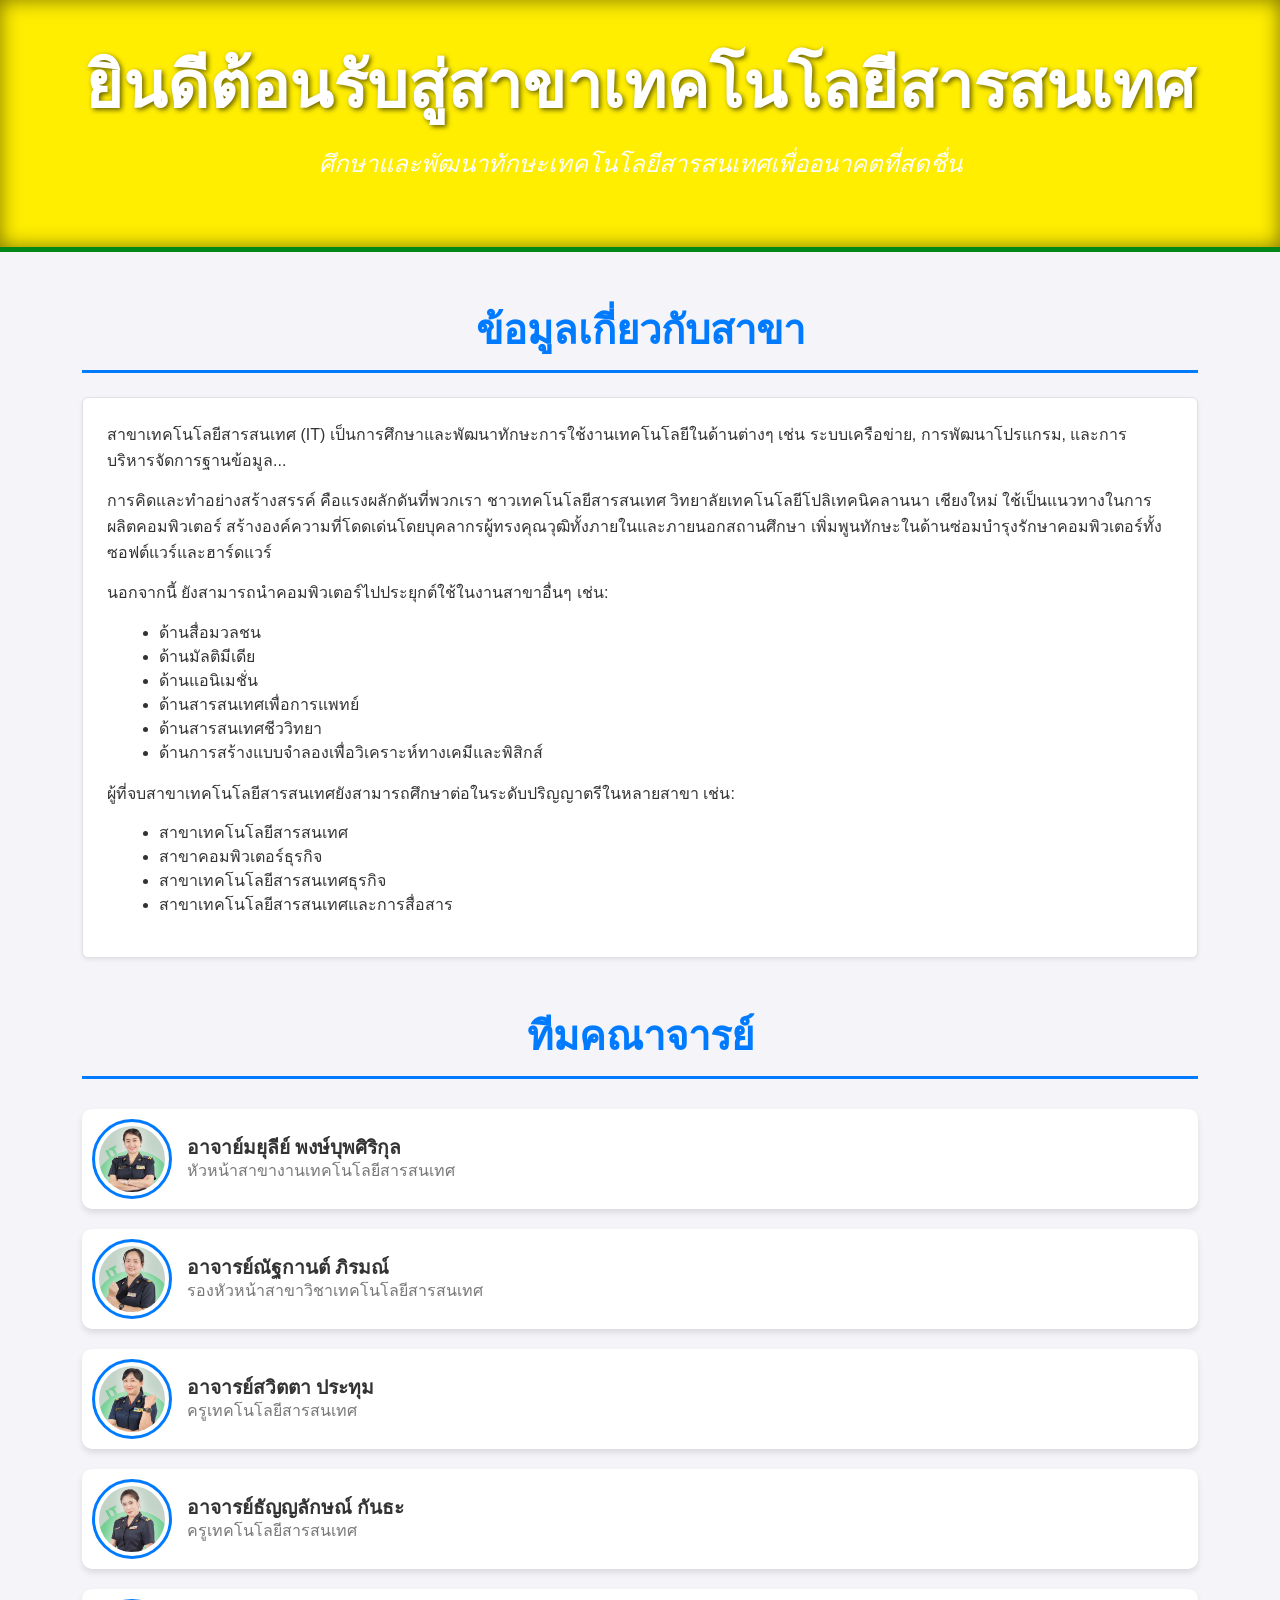
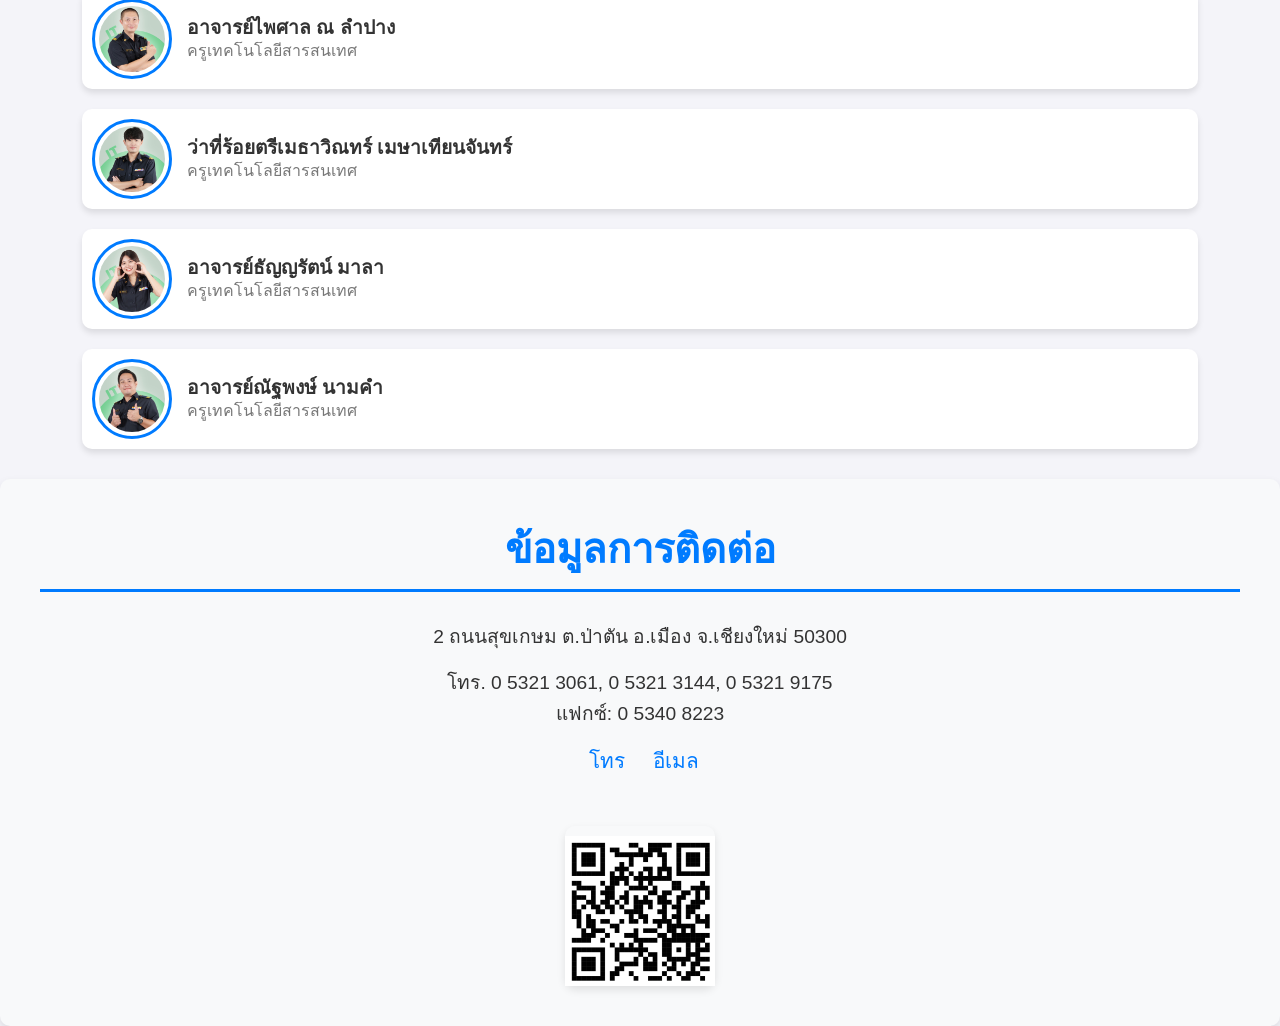
==== commit dec39abe: "xzsx xsss" ====
--- a/index.html
+++ b/index.html
@@ -107,7 +107,7 @@
     <div class="container">
         <div class="section-title">ทีมคณาจารย์</div>
         <div class="team-member">
-            <img src="images/2.jpg" class="img-thumbnail">
+            <img src="images/1.jpg" class="img-thumbnail">
 
             <div>
                 <h5>อาจาย์มยุลีย์ พงษ์บุพศิริกุล</h5>
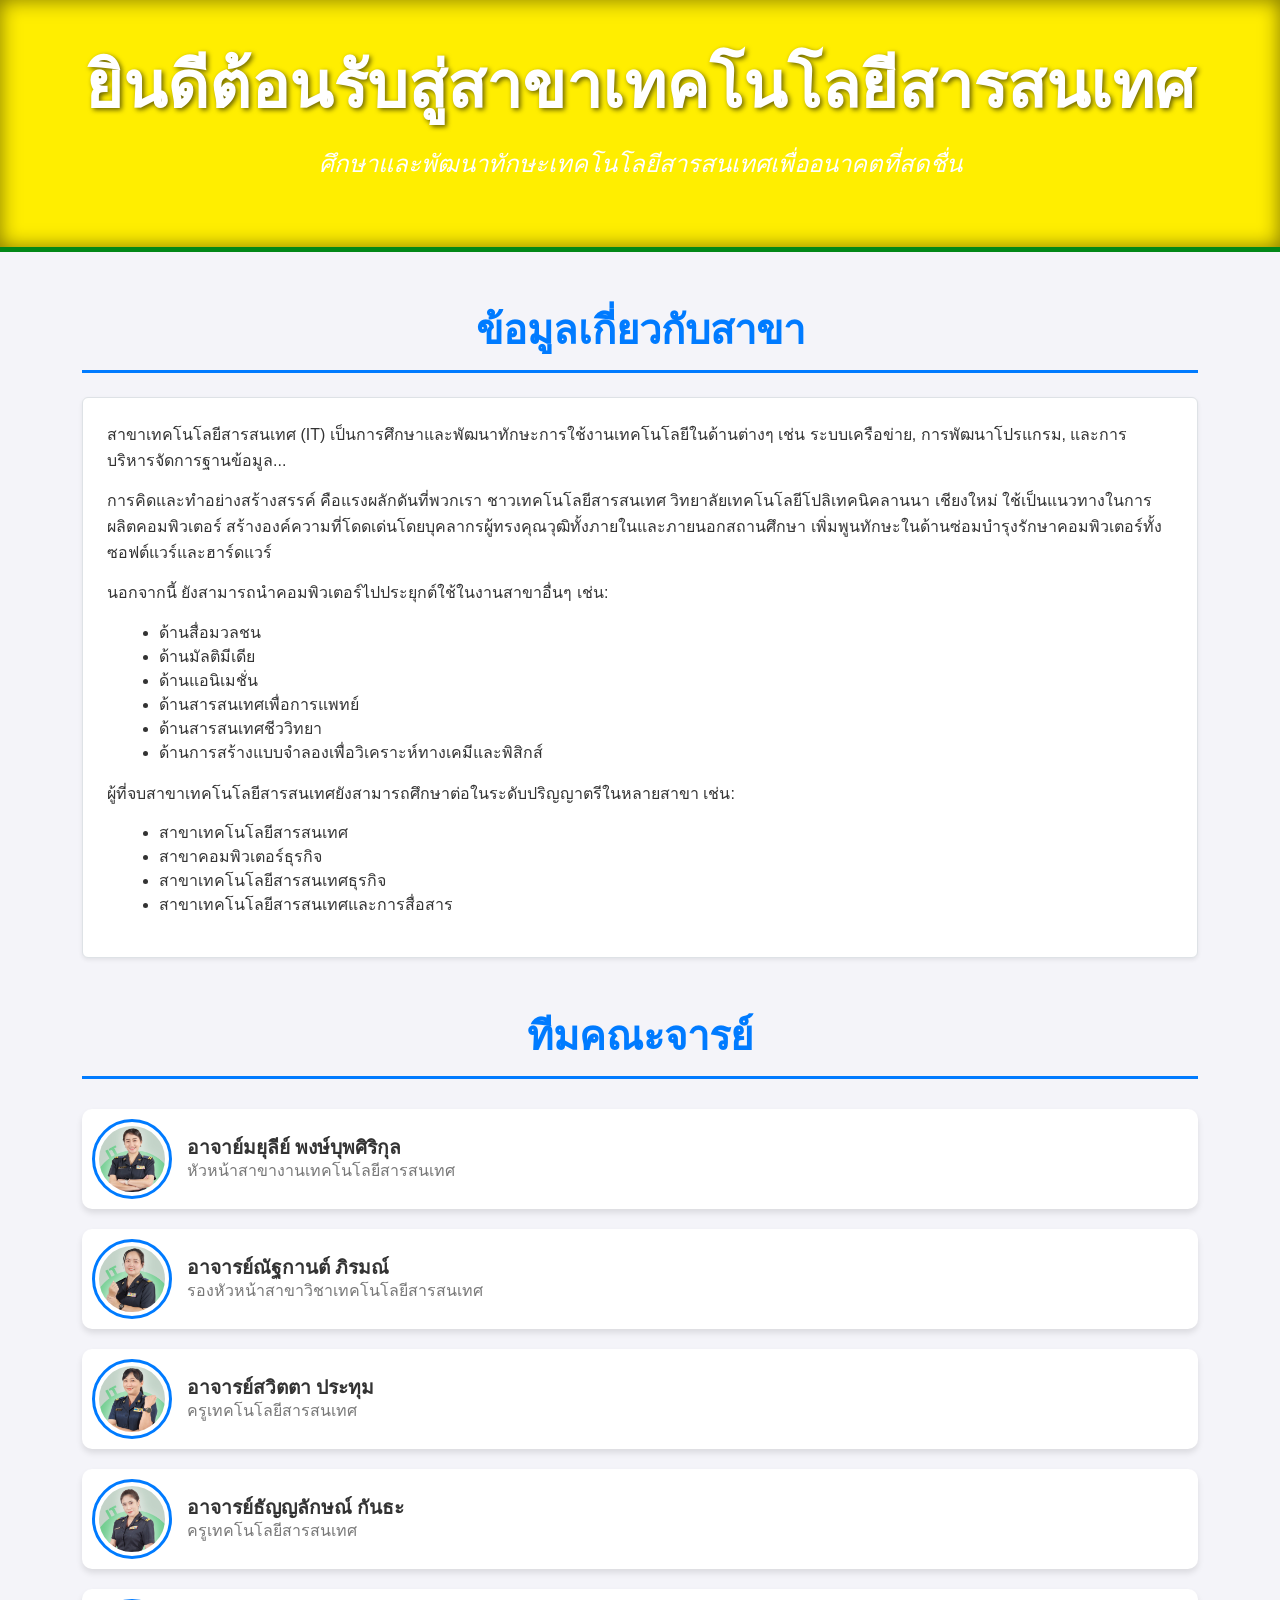
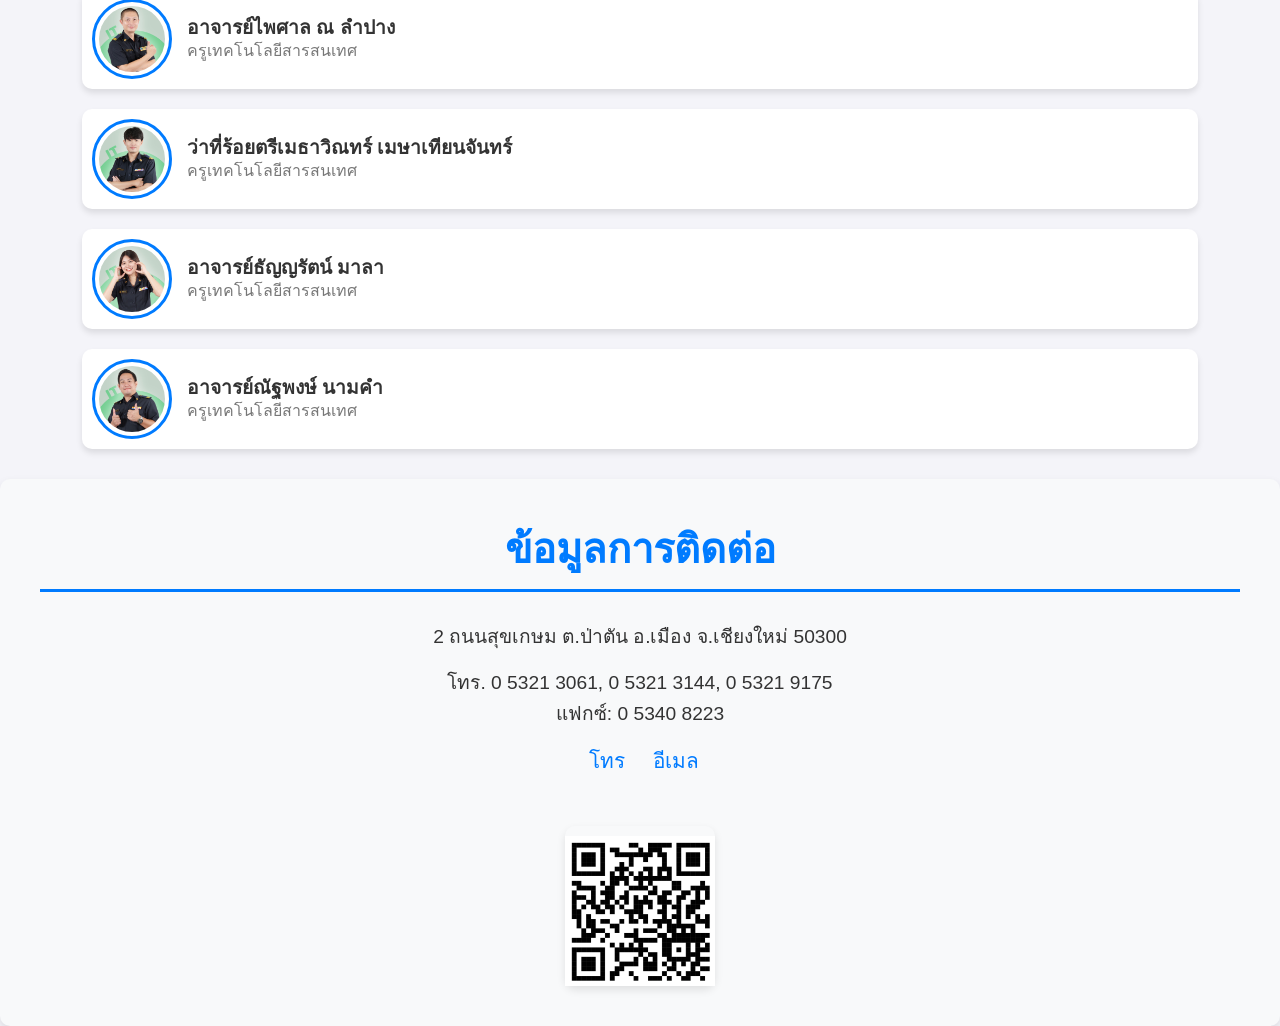
==== commit 22e05edd: "aa aa" ====
--- a/index.html
+++ b/index.html
@@ -105,7 +105,7 @@
     </div>
 
     <div class="container">
-        <div class="section-title">ทีมคณาจารย์</div>
+        <div class="section-title">ทีมคณะจารย์</div>
         <div class="team-member">
             <img src="images/1.jpg" class="img-thumbnail">
 
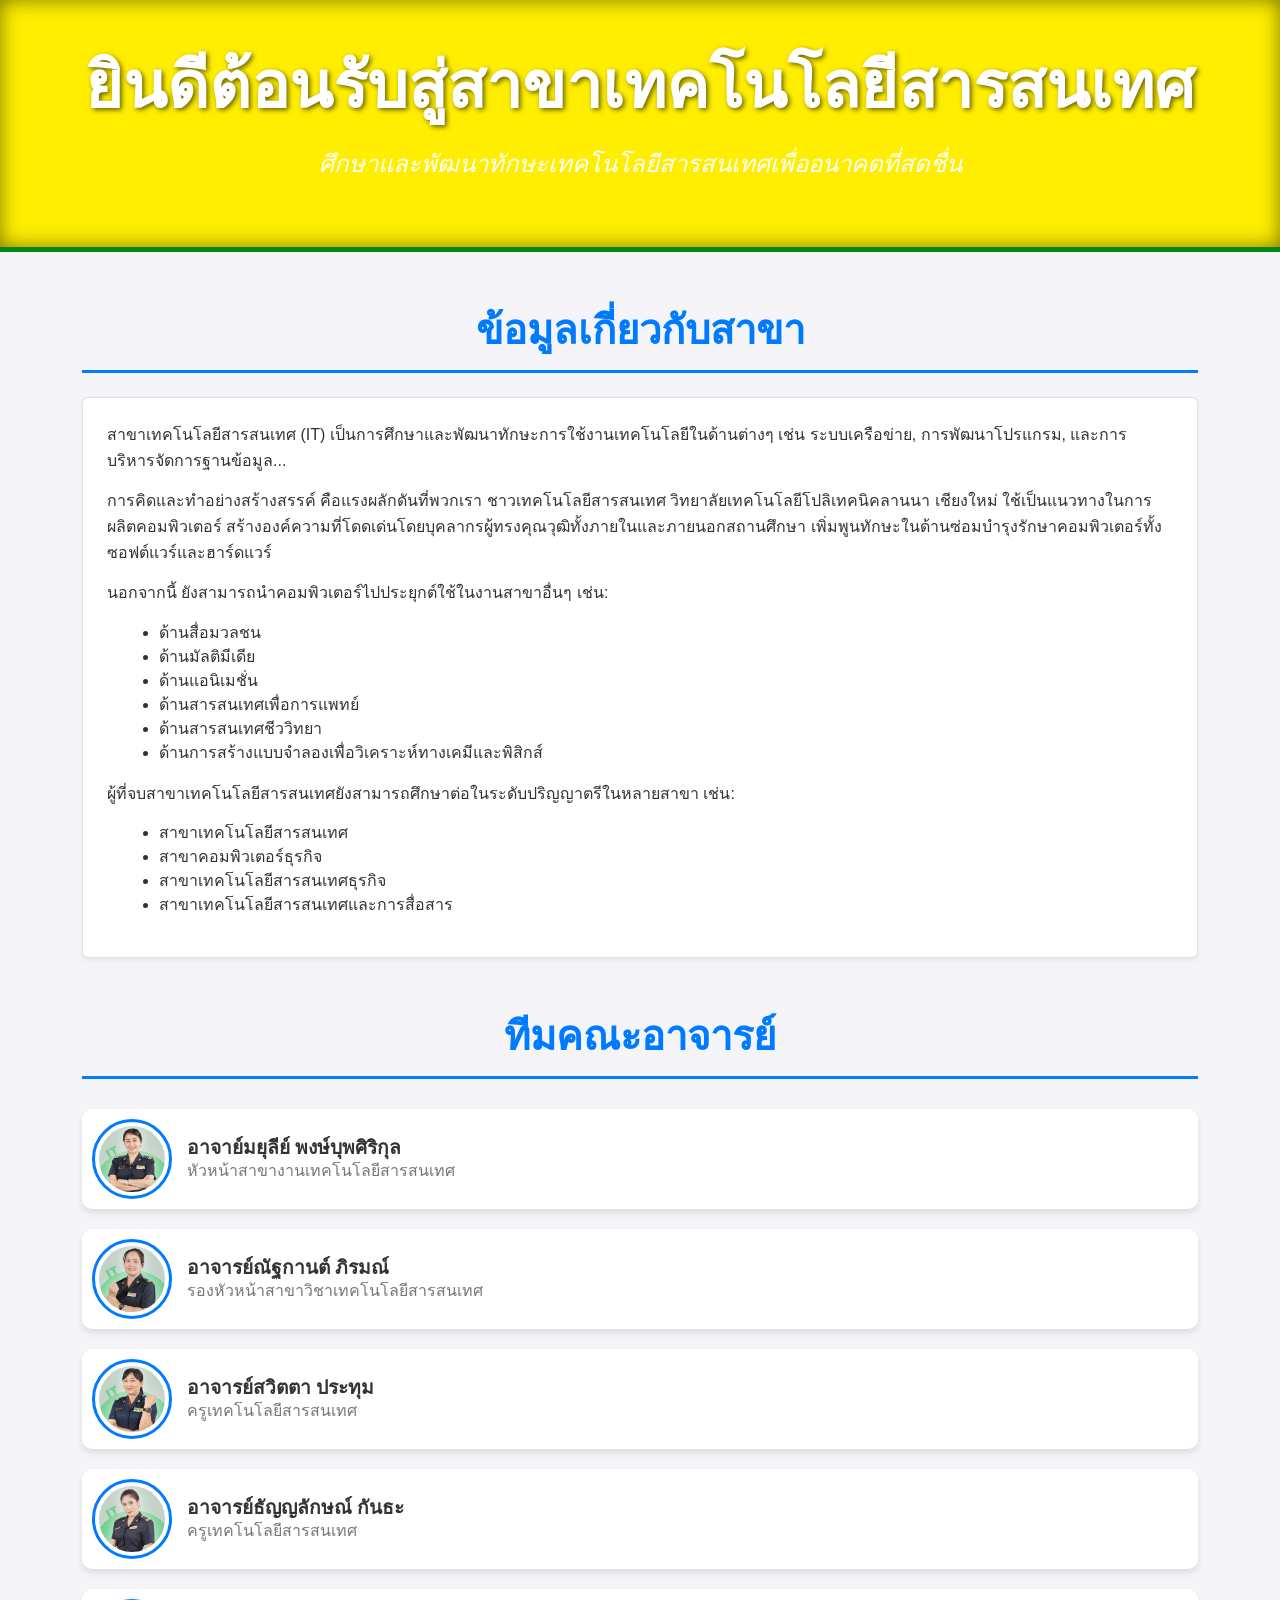
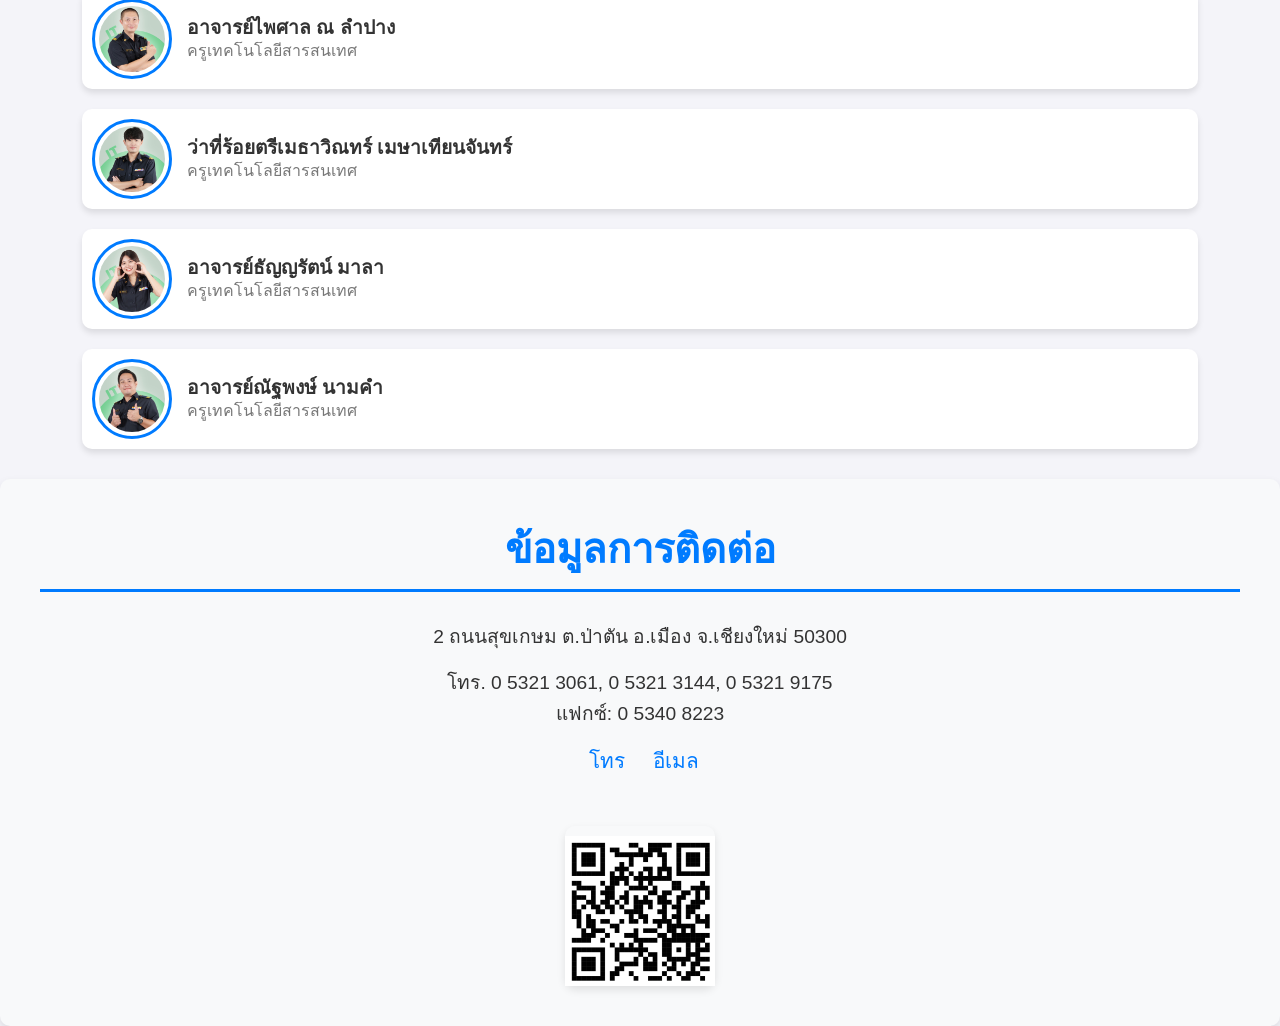
==== commit 41ccbe9a: "aa aa" ====
--- a/index.html
+++ b/index.html
@@ -105,7 +105,7 @@
     </div>
 
     <div class="container">
-        <div class="section-title">ทีมคณะจารย์</div>
+        <div class="section-title">ทีมคณะอาจารย์</div>
         <div class="team-member">
             <img src="images/1.jpg" class="img-thumbnail">
 
